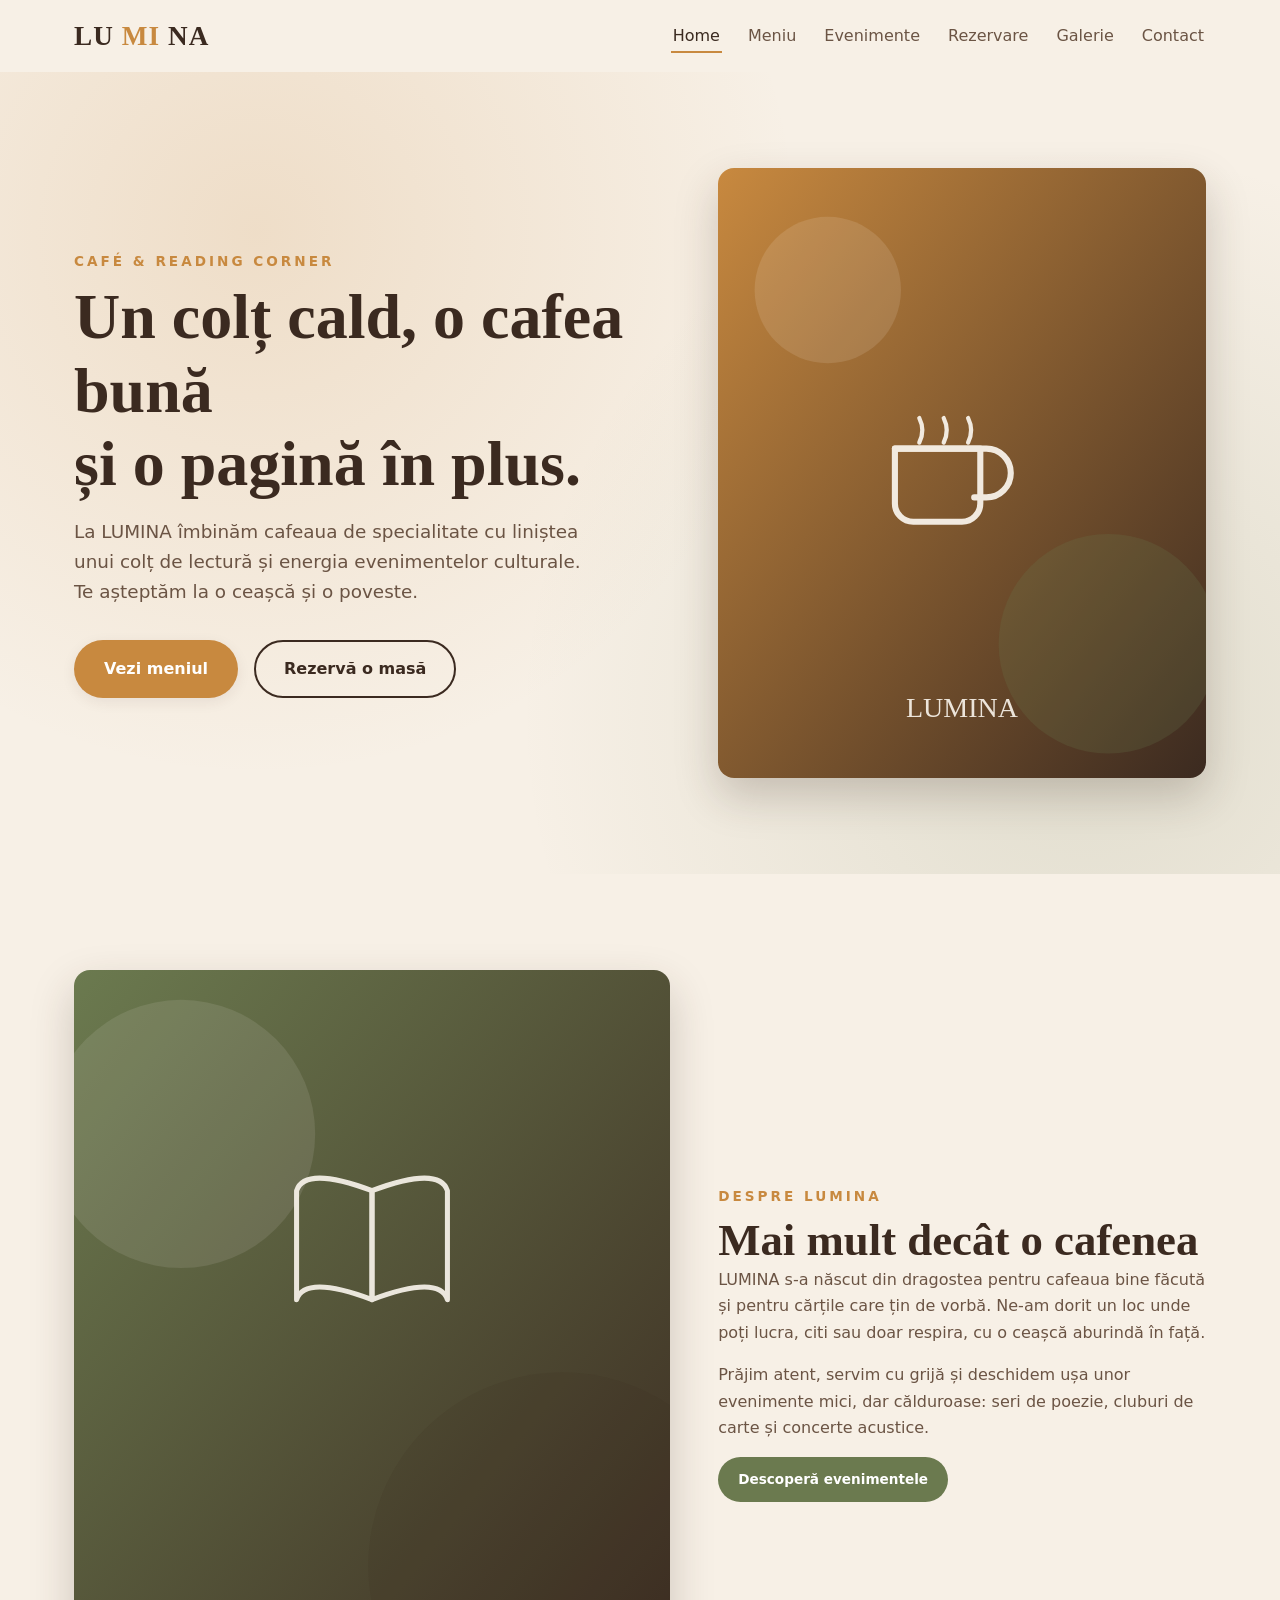
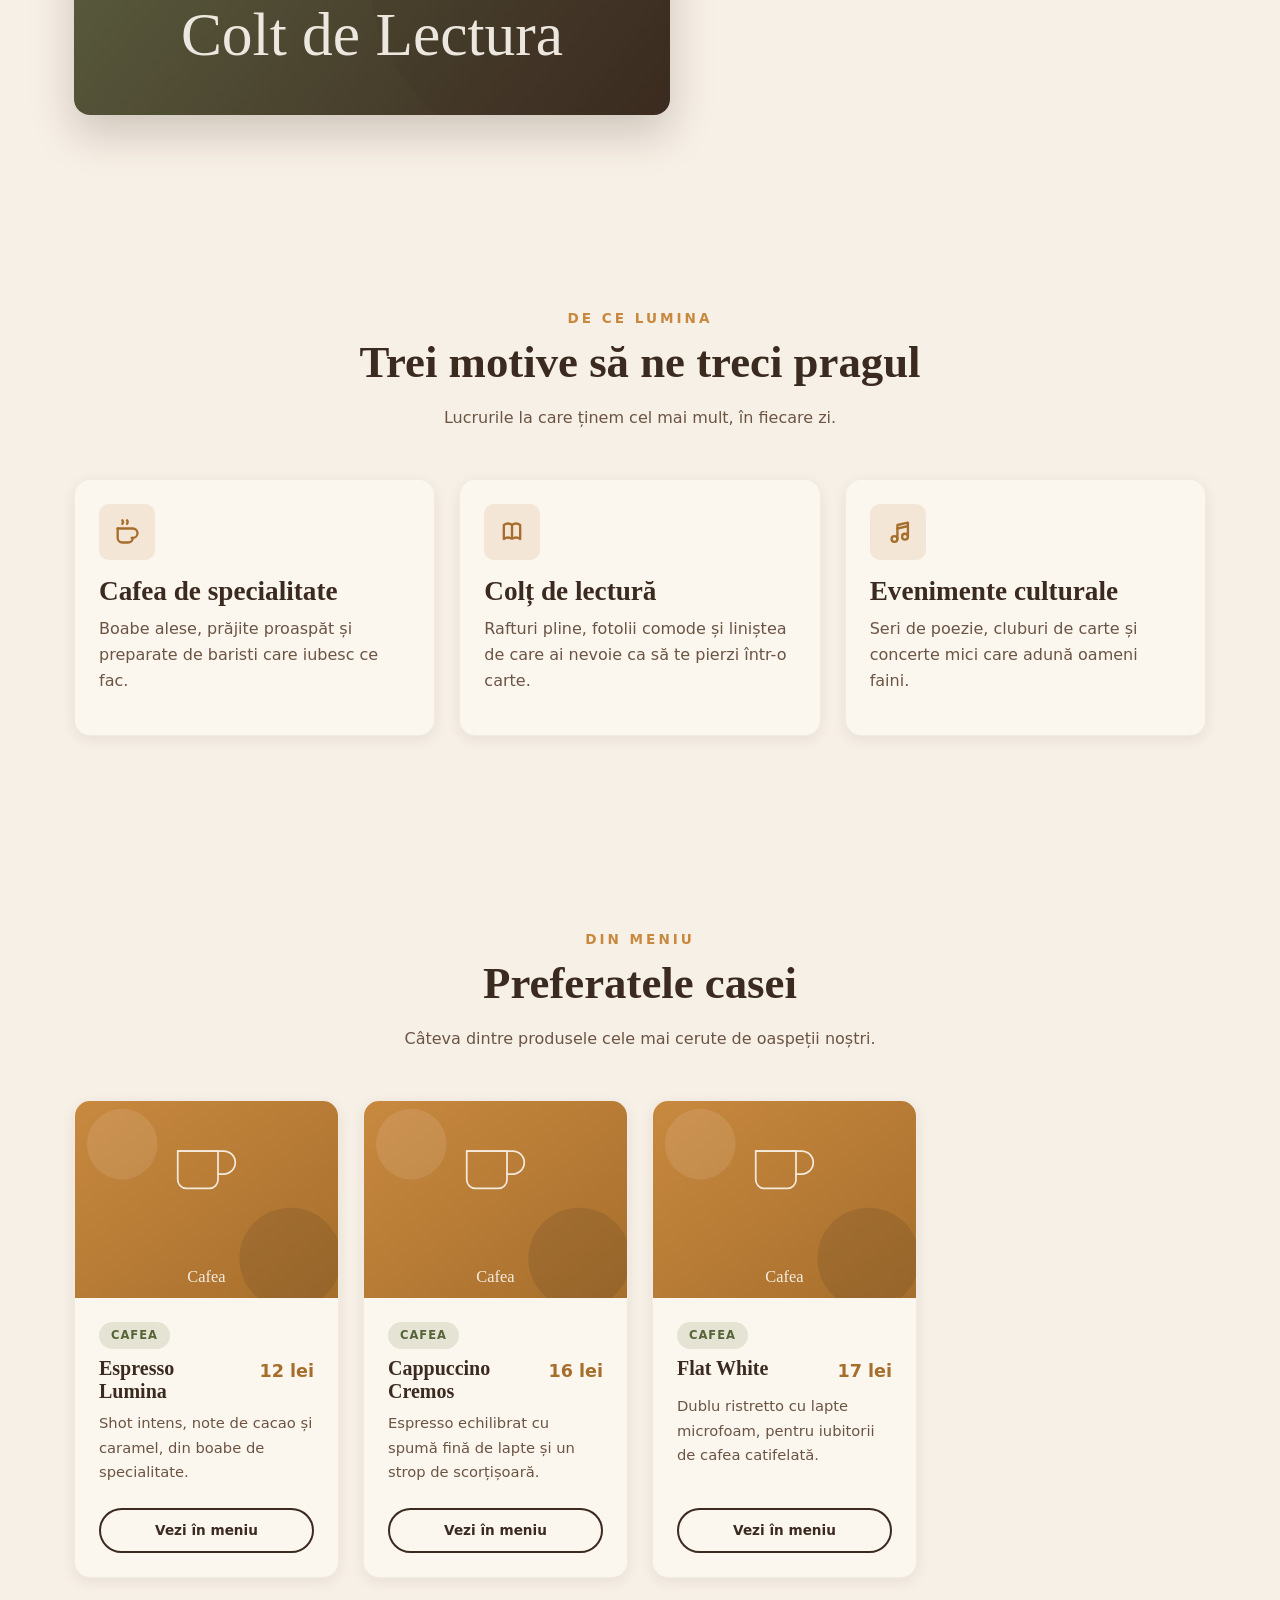
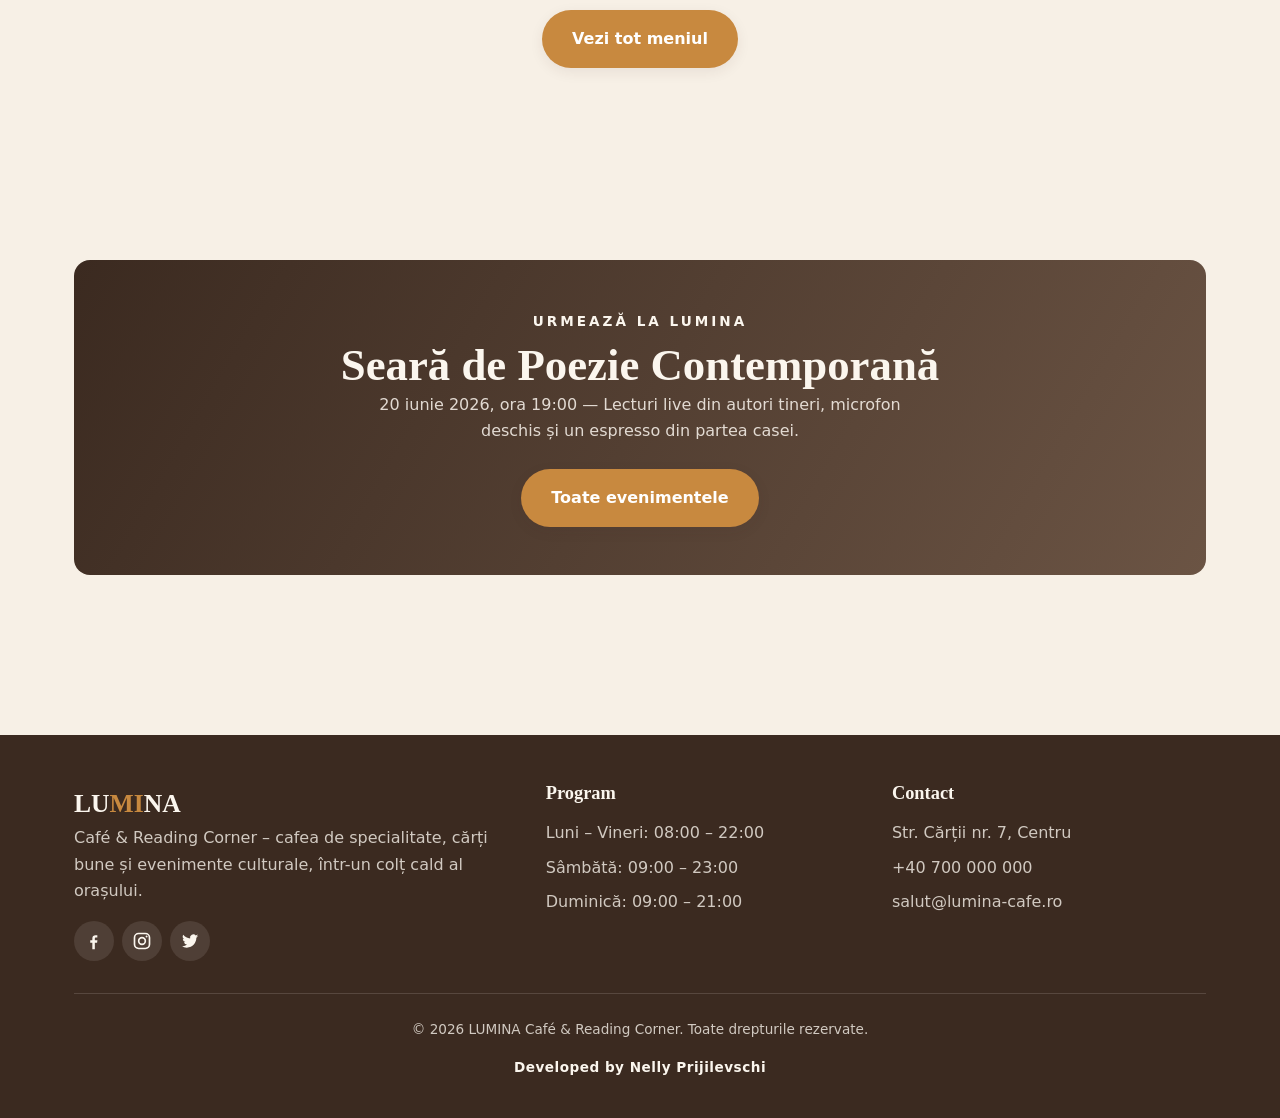
==== index.html @ 899fbfd4 "Adaugă site-ul LUMINA – Café & Reading Corner Site complet în HTML/CSS/JS Vanilla, fără framework-ur" ====
<!DOCTYPE html>
<html lang="ro">
<head>
  <meta charset="UTF-8">
  <meta name="viewport" content="width=device-width, initial-scale=1.0">
  <meta name="description" content="LUMINA – Café & Reading Corner: cafea de specialitate, colț de lectură și evenimente culturale.">
  <title>LUMINA – Café & Reading Corner</title>
  <link rel="stylesheet" href="css/style.css">
  <link rel="icon" href="assets/images/produs-cafea.svg" type="image/svg+xml">
</head>
<body>
  <!-- Navbar-ul este injectat de main.js -->
  <header id="navbar-container"></header>

  <main>
    <!-- ============ HERO ============ -->
    <section class="hero">
      <div class="container hero__grid">
        <div>
          <span class="eyebrow">Café &amp; Reading Corner</span>
          <h1 class="hero__titlu">Un colț cald, o cafea bună<br>și o pagină în plus.</h1>
          <p class="hero__subtitlu">
            La LUMINA îmbinăm cafeaua de specialitate cu liniștea unui colț de lectură
            și energia evenimentelor culturale. Te așteptăm la o ceașcă și o poveste.
          </p>
          <div class="hero__actiuni">
            <a href="meniu.html" class="btn btn--principal">Vezi meniul</a>
            <a href="rezervare.html" class="btn btn--secundar">Rezervă o masă</a>
          </div>
        </div>
        <div class="hero__media">
          <img src="assets/images/hero.svg" alt="Interior cald de cafenea cu o ceașcă de cafea">
        </div>
      </div>
    </section>

    <!-- ============ DESPRE ============ -->
    <section class="sectiune container">
      <div class="hero__grid" style="align-items:center;">
        <div class="hero__media fade-in" style="aspect-ratio:4/5;">
          <img src="assets/images/despre.svg" alt="Colțul de lectură LUMINA">
        </div>
        <div class="fade-in">
          <span class="eyebrow">Despre LUMINA</span>
          <h2>Mai mult decât o cafenea</h2>
          <p>
            LUMINA s-a născut din dragostea pentru cafeaua bine făcută și pentru
            cărțile care țin de vorbă. Ne-am dorit un loc unde poți lucra, citi sau
            doar respira, cu o ceașcă aburindă în față.
          </p>
          <p>
            Prăjim atent, servim cu grijă și deschidem ușa unor evenimente mici, dar
            călduroase: seri de poezie, cluburi de carte și concerte acustice.
          </p>
          <a href="evenimente.html" class="btn btn--masliniu btn--mic">Descoperă evenimentele</a>
        </div>
      </div>
    </section>

    <!-- ============ DE CE LUMINA ============ -->
    <section class="sectiune container">
      <span class="eyebrow text-center" style="display:block;">De ce LUMINA</span>
      <h2 class="titlu-sectiune">Trei motive să ne treci pragul</h2>
      <p class="subtitlu-sectiune">Lucrurile la care ținem cel mai mult, în fiecare zi.</p>
      <div class="grid-carduri grid-3">
        <article class="card fade-in">
          <div class="card__icon">
            <svg viewBox="0 0 24 24" fill="none" stroke="currentColor" stroke-width="2" stroke-linecap="round"><path d="M4 9h13a4 4 0 0 1 0 8h-1"/><path d="M4 9v8a4 4 0 0 0 4 4h5a4 4 0 0 0 4-4"/><path d="M8 2c.8 1 .8 2 0 3M12 2c.8 1 .8 2 0 3"/></svg>
          </div>
          <h3>Cafea de specialitate</h3>
          <p>Boabe alese, prăjite proaspăt și preparate de baristi care iubesc ce fac.</p>
        </article>
        <article class="card fade-in">
          <div class="card__icon">
            <svg viewBox="0 0 24 24" fill="none" stroke="currentColor" stroke-width="2" stroke-linejoin="round"><path d="M12 6c-2-1.5-5-1.5-7 0v12c2-1.5 5-1.5 7 0M12 6c2-1.5 5-1.5 7 0v12c-2-1.5-5-1.5-7 0M12 6v12"/></svg>
          </div>
          <h3>Colț de lectură</h3>
          <p>Rafturi pline, fotolii comode și liniștea de care ai nevoie ca să te pierzi într-o carte.</p>
        </article>
        <article class="card fade-in">
          <div class="card__icon">
            <svg viewBox="0 0 24 24" fill="none" stroke="currentColor" stroke-width="2" stroke-linecap="round" stroke-linejoin="round"><circle cx="9" cy="18" r="2.5"/><circle cx="18" cy="16" r="2.5"/><path d="M11.5 18V6l9-2v12"/><path d="M11.5 9l9-2"/></svg>
          </div>
          <h3>Evenimente culturale</h3>
          <p>Seri de poezie, cluburi de carte și concerte mici care adună oameni faini.</p>
        </article>
      </div>
    </section>

    <!-- ============ PRODUSE POPULARE ============ -->
    <section class="sectiune container">
      <span class="eyebrow text-center" style="display:block;">Din meniu</span>
      <h2 class="titlu-sectiune">Preferatele casei</h2>
      <p class="subtitlu-sectiune">Câteva dintre produsele cele mai cerute de oaspeții noștri.</p>
      <!-- Lista este completată din JS (data.js), pe baza primelor produse -->
      <div class="lista-produse" id="produse-populare"></div>
      <div class="text-center" style="margin-top:var(--sp-4);">
        <a href="meniu.html" class="btn btn--principal">Vezi tot meniul</a>
      </div>
    </section>

    <!-- ============ URMĂTORUL EVENIMENT ============ -->
    <section class="sectiune container">
      <div class="banda-cta fade-in" id="urmatorul-eveniment"></div>
    </section>
  </main>

  <!-- Footer-ul este injectat de main.js -->
  <footer id="footer-container"></footer>

  <!-- Scripturi: întâi datele, apoi codul comun, apoi codul paginii -->
  <script src="js/data.js"></script>
  <script src="js/main.js"></script>
  <script>
    // Cod specific paginii Home: afișează 3 produse populare + următorul eveniment.
    document.addEventListener("DOMContentLoaded", function () {
      // --- Produse populare (primele 3 din listă) ---
      var gazdaProduse = document.getElementById("produse-populare");
      PRODUSE.slice(0, 3).forEach(function (p) {
        var card = document.createElement("article");
        card.className = "produs fade-in";
        card.innerHTML =
          '<div class="produs__media"><img src="' + p.imagine + '" alt="' + p.nume + '"></div>' +
          '<div class="produs__corp">' +
            '<span class="badge">' + p.categorie + '</span>' +
            '<div class="produs__cap"><h3 class="produs__nume">' + p.nume + '</h3>' +
            '<span class="produs__pret">' + p.pret + ' lei</span></div>' +
            '<p class="produs__desc">' + p.descriere + '</p>' +
            '<a href="meniu.html" class="btn btn--secundar btn--mic">Vezi în meniu</a>' +
          '</div>';
        gazdaProduse.appendChild(card);
      });

      // --- Următorul eveniment (cel mai apropiat în viitor) ---
      var azi = new Date(); azi.setHours(0, 0, 0, 0);
      var viitoare = EVENIMENTE
        .filter(function (e) { return new Date(e.data) >= azi; })
        .sort(function (a, b) { return new Date(a.data) - new Date(b.data); });
      var ev = viitoare[0] || EVENIMENTE[0]; // fallback dacă toate au trecut

      var dataFmt = new Date(ev.data).toLocaleDateString("ro-RO",
        { day: "numeric", month: "long", year: "numeric" });

      document.getElementById("urmatorul-eveniment").innerHTML =
        '<span class="eyebrow" style="color:var(--crem-deschis);">Urmează la LUMINA</span>' +
        '<h2>' + ev.titlu + '</h2>' +
        '<p>' + dataFmt + ', ora ' + ev.ora + ' — ' + ev.descriere + '</p>' +
        '<div style="margin-top:var(--sp-3);"><a href="evenimente.html" class="btn btn--principal">Toate evenimentele</a></div>';

      // Reactivăm observer-ul de fade-in pentru cardurile adăugate dinamic
      pornesteFadeIn();
    });
  </script>
</body>
</html>
---- css/style.css ----
/* ============================================================
   LUMINA – Café & Reading Corner
   Design system complet: variabile, componente, layout, responsive
   ============================================================ */

/* ---------- 1. Variabile globale (design tokens) ---------- */
:root {
  /* Paletă de culori – cald, premium */
  --crem: #F7F0E6;          /* fundal principal */
  --crem-deschis: #FBF6EE;  /* carduri / suprafețe */
  --caramel: #C8893F;       /* accent principal, butoane */
  --caramel-inchis: #A66E2C;/* hover butoane */
  --maro: #3B2A20;          /* text titluri / footer */
  --maro-mediu: #6B5444;    /* text secundar */
  --masliniu: #6B7A4F;      /* accent secundar / badge-uri */
  --masliniu-inchis: #566437;/* hover accent secundar */

  /* Suprafețe utilitare */
  --alb: #FFFFFF;
  --umbra-fina: 0 4px 14px rgba(59, 42, 32, 0.08);
  --umbra-medie: 0 10px 28px rgba(59, 42, 32, 0.14);
  --umbra-mare: 0 18px 44px rgba(59, 42, 32, 0.22);

  /* Tipografie */
  --font-titlu: "Cormorant Garamond", "Georgia", "Times New Roman", serif;
  --font-text: "Segoe UI", system-ui, -apple-system, sans-serif;

  /* Scară tipografică */
  --fs-h1: clamp(2.4rem, 5vw, 4rem);
  --fs-h2: clamp(1.9rem, 3.5vw, 2.8rem);
  --fs-h3: clamp(1.3rem, 2.2vw, 1.7rem);
  --fs-h4: 1.15rem;
  --fs-body: 1rem;
  --fs-small: 0.85rem;

  /* Spacing – grid de 8px */
  --sp-1: 8px;
  --sp-2: 16px;
  --sp-3: 24px;
  --sp-4: 32px;
  --sp-5: 48px;
  --sp-6: 64px;
  --sp-7: 96px;

  /* Forme */
  --radius: 16px;
  --radius-mic: 10px;
  --radius-pill: 999px;

  /* Mișcare */
  --tranzitie: 250ms ease;

  /* Layout */
  --container: 1180px;
}

/* ---------- 2. Reset & baze ---------- */
*,
*::before,
*::after {
  box-sizing: border-box;
  margin: 0;
  padding: 0;
}

html {
  scroll-behavior: smooth;
}

body {
  font-family: var(--font-text);
  font-size: var(--fs-body);
  line-height: 1.65;
  color: var(--maro-mediu);
  background-color: var(--crem);
  -webkit-font-smoothing: antialiased;
  overflow-x: hidden; /* evită orice scroll orizontal accidental */
}

/* Blochează scroll-ul body când lightbox / meniu mobil sunt deschise */
body.fara-scroll {
  overflow: hidden;
}

h1, h2, h3, h4 {
  font-family: var(--font-titlu);
  color: var(--maro);
  line-height: 1.15;
  font-weight: 600;
}

h1 { font-size: var(--fs-h1); }
h2 { font-size: var(--fs-h2); }
h3 { font-size: var(--fs-h3); }
h4 { font-size: var(--fs-h4); }

p { margin-bottom: var(--sp-2); }

a {
  color: var(--caramel-inchis);
  text-decoration: none;
  transition: color var(--tranzitie);
}
a:hover { color: var(--caramel); }

img {
  max-width: 100%;
  display: block;
}

ul { list-style: none; }

/* Focus vizibil pentru accesibilitate (navigare cu tastatura) */
:focus-visible {
  outline: 3px solid var(--masliniu);
  outline-offset: 2px;
  border-radius: 4px;
}

/* ---------- 3. Utilitare layout ---------- */
.container {
  width: 100%;
  max-width: var(--container);
  margin-inline: auto;
  padding-inline: var(--sp-3);
}

.sectiune {
  padding-block: var(--sp-7);
}

.sectiune--stransa {
  padding-block: var(--sp-5);
}

.titlu-sectiune {
  text-align: center;
  margin-bottom: var(--sp-2);
}

.subtitlu-sectiune {
  text-align: center;
  max-width: 620px;
  margin: 0 auto var(--sp-5);
  color: var(--maro-mediu);
}

/* Mic „eyebrow” deasupra titlurilor de secțiune */
.eyebrow {
  display: inline-block;
  text-transform: uppercase;
  letter-spacing: 3px;
  font-size: var(--fs-small);
  font-weight: 600;
  color: var(--caramel);
  margin-bottom: var(--sp-1);
}

.text-center { text-align: center; }

/* ---------- 4. Butoane ---------- */
.btn {
  display: inline-flex;
  align-items: center;
  justify-content: center;
  gap: var(--sp-1);
  font-family: var(--font-text);
  font-size: 1rem;
  font-weight: 600;
  padding: 14px 28px;
  border: 2px solid transparent;
  border-radius: var(--radius-pill);
  cursor: pointer;
  transition: transform var(--tranzitie), background-color var(--tranzitie),
    box-shadow var(--tranzitie), color var(--tranzitie), border-color var(--tranzitie);
  text-align: center;
}

.btn--principal {
  background-color: var(--caramel);
  color: var(--alb);
  box-shadow: var(--umbra-fina);
}
.btn--principal:hover {
  background-color: var(--caramel-inchis);
  color: var(--alb);
  transform: translateY(-2px);
  box-shadow: var(--umbra-medie);
}

.btn--secundar {
  background-color: transparent;
  color: var(--maro);
  border-color: var(--maro);
}
.btn--secundar:hover {
  background-color: var(--maro);
  color: var(--crem-deschis);
  transform: translateY(-2px);
}

.btn--masliniu {
  background-color: var(--masliniu);
  color: var(--alb);
}
.btn--masliniu:hover {
  background-color: var(--masliniu-inchis);
  color: var(--alb);
  transform: translateY(-2px);
}

.btn:active { transform: translateY(0); }

.btn--mic {
  padding: 9px 18px;
  font-size: var(--fs-small);
}

/* ---------- 5. Navbar ---------- */
.navbar {
  position: sticky;
  top: 0;
  z-index: 100;
  background-color: rgba(247, 240, 230, 0.92);
  backdrop-filter: blur(8px);
  transition: box-shadow var(--tranzitie), background-color var(--tranzitie);
}
/* Umbră fină când utilizatorul a derulat (clasă adăugată din JS) */
.navbar.scrolled {
  box-shadow: var(--umbra-fina);
  background-color: rgba(247, 240, 230, 0.98);
}

.navbar__inner {
  display: flex;
  align-items: center;
  justify-content: space-between;
  height: 72px;
}

.navbar__logo {
  font-family: var(--font-titlu);
  font-size: 1.7rem;
  font-weight: 700;
  letter-spacing: 1px;
  color: var(--maro);
  display: inline-flex;
  align-items: center;
  gap: 8px;
}
.navbar__logo span { color: var(--caramel); }

.navbar__links {
  display: flex;
  align-items: center;
  gap: var(--sp-3);
}

.navbar__link {
  position: relative;
  color: var(--maro-mediu);
  font-weight: 500;
  padding: 6px 2px;
}
.navbar__link::after {
  content: "";
  position: absolute;
  left: 0;
  bottom: -2px;
  width: 0;
  height: 2px;
  background-color: var(--caramel);
  transition: width var(--tranzitie);
}
.navbar__link:hover,
.navbar__link.active {
  color: var(--maro);
}
.navbar__link:hover::after,
.navbar__link.active::after {
  width: 100%;
}

/* Buton hamburger – ascuns pe desktop */
.navbar__toggle {
  display: none;
  flex-direction: column;
  justify-content: center;
  gap: 5px;
  width: 44px;
  height: 44px;
  background: transparent;
  border: none;
  cursor: pointer;
}
.navbar__toggle span {
  display: block;
  width: 26px;
  height: 2px;
  background-color: var(--maro);
  border-radius: 2px;
  transition: transform var(--tranzitie), opacity var(--tranzitie);
}
/* Animație „X” când meniul e deschis */
.navbar__toggle.activ span:nth-child(1) { transform: translateY(7px) rotate(45deg); }
.navbar__toggle.activ span:nth-child(2) { opacity: 0; }
.navbar__toggle.activ span:nth-child(3) { transform: translateY(-7px) rotate(-45deg); }

/* ---------- 6. Hero ---------- */
.hero {
  position: relative;
  padding-block: var(--sp-7);
  background:
    radial-gradient(circle at 20% 20%, rgba(200, 137, 63, 0.18), transparent 45%),
    radial-gradient(circle at 85% 80%, rgba(107, 122, 79, 0.16), transparent 45%),
    var(--crem);
  overflow: hidden;
}
.hero__grid {
  display: grid;
  grid-template-columns: 1.1fr 0.9fr;
  gap: var(--sp-5);
  align-items: center;
}
.hero__titlu {
  margin-bottom: var(--sp-2);
}
.hero__subtitlu {
  font-size: 1.15rem;
  max-width: 520px;
  margin-bottom: var(--sp-4);
}
.hero__actiuni {
  display: flex;
  flex-wrap: wrap;
  gap: var(--sp-2);
}
.hero__media {
  border-radius: var(--radius);
  overflow: hidden;
  box-shadow: var(--umbra-mare);
  aspect-ratio: 4 / 5;
}
.hero__media img { width: 100%; height: 100%; object-fit: cover; }

/* ---------- 7. Carduri ---------- */
.grid-carduri {
  display: grid;
  gap: var(--sp-3);
}
.grid-3 { grid-template-columns: repeat(3, 1fr); }
.grid-2 { grid-template-columns: repeat(2, 1fr); }

.card {
  background-color: var(--crem-deschis);
  border-radius: var(--radius);
  box-shadow: var(--umbra-fina);
  padding: var(--sp-3);
  transition: transform var(--tranzitie), box-shadow var(--tranzitie);
  border: 1px solid rgba(59, 42, 32, 0.05);
}
.card:hover {
  transform: translateY(-6px);
  box-shadow: var(--umbra-medie);
}
.card__icon {
  width: 56px;
  height: 56px;
  display: grid;
  place-items: center;
  border-radius: var(--radius-mic);
  background-color: rgba(200, 137, 63, 0.14);
  color: var(--caramel-inchis);
  margin-bottom: var(--sp-2);
}
.card__icon svg { width: 28px; height: 28px; }
.card h3 { margin-bottom: var(--sp-1); }

/* ---------- 8. Card produs (meniu + preview) ---------- */
.produs {
  background-color: var(--crem-deschis);
  border-radius: var(--radius);
  overflow: hidden;
  box-shadow: var(--umbra-fina);
  display: flex;
  flex-direction: column;
  transition: transform var(--tranzitie), box-shadow var(--tranzitie);
  border: 1px solid rgba(59, 42, 32, 0.05);
}
.produs:hover {
  transform: translateY(-6px);
  box-shadow: var(--umbra-medie);
}
.produs__media {
  aspect-ratio: 4 / 3;
  overflow: hidden;
  background-color: var(--crem);
}
.produs__media img {
  width: 100%; height: 100%;
  object-fit: cover;
  transition: transform 400ms ease;
}
.produs:hover .produs__media img { transform: scale(1.06); }
.produs__corp {
  padding: var(--sp-3);
  display: flex;
  flex-direction: column;
  gap: var(--sp-1);
  flex: 1;
}
.produs__cap {
  display: flex;
  justify-content: space-between;
  align-items: flex-start;
  gap: var(--sp-2);
}
.produs__nume { font-size: 1.25rem; }
.produs__pret {
  font-weight: 700;
  color: var(--caramel-inchis);
  white-space: nowrap;
  font-size: 1.1rem;
}
.produs__desc {
  font-size: 0.92rem;
  color: var(--maro-mediu);
  margin-bottom: var(--sp-2);
}
.produs .btn { margin-top: auto; }

/* Badge de categorie */
.badge {
  display: inline-block;
  font-size: 0.72rem;
  font-weight: 600;
  text-transform: uppercase;
  letter-spacing: 1px;
  padding: 4px 12px;
  border-radius: var(--radius-pill);
  background-color: rgba(107, 122, 79, 0.16);
  color: var(--masliniu-inchis);
  align-self: flex-start;
}

/* ---------- 9. Controale meniu (filtre + căutare) ---------- */
.meniu-controale {
  display: flex;
  flex-wrap: wrap;
  gap: var(--sp-2);
  align-items: center;
  justify-content: space-between;
  margin-bottom: var(--sp-4);
}
.filtre {
  display: flex;
  flex-wrap: wrap;
  gap: var(--sp-1);
}
.filtru-btn {
  font-family: var(--font-text);
  font-weight: 600;
  font-size: 0.9rem;
  padding: 8px 18px;
  border-radius: var(--radius-pill);
  border: 1.5px solid rgba(59, 42, 32, 0.18);
  background-color: transparent;
  color: var(--maro-mediu);
  cursor: pointer;
  transition: all var(--tranzitie);
}
.filtru-btn:hover { border-color: var(--caramel); color: var(--caramel-inchis); }
.filtru-btn.activ {
  background-color: var(--caramel);
  border-color: var(--caramel);
  color: var(--alb);
}

.cautare {
  position: relative;
  flex: 1;
  min-width: 220px;
  max-width: 320px;
}
.cautare input {
  width: 100%;
  padding: 11px 16px 11px 42px;
  border-radius: var(--radius-pill);
  border: 1.5px solid rgba(59, 42, 32, 0.18);
  background-color: var(--crem-deschis);
  font-family: var(--font-text);
  font-size: 0.95rem;
  color: var(--maro);
  transition: border-color var(--tranzitie);
}
.cautare input:focus { outline: none; border-color: var(--caramel); }
.cautare svg {
  position: absolute;
  left: 14px; top: 50%;
  transform: translateY(-50%);
  width: 18px; height: 18px;
  color: var(--maro-mediu);
  pointer-events: none;
}

/* ---------- 10. Layout meniu + coș ---------- */
.meniu-layout {
  display: grid;
  grid-template-columns: 1fr 340px;
  gap: var(--sp-4);
  align-items: start;
}
.lista-produse {
  display: grid;
  grid-template-columns: repeat(auto-fill, minmax(250px, 1fr));
  gap: var(--sp-3);
}

/* Coșul (panou lateral lipicios) */
.cos {
  position: sticky;
  top: 92px;
  background-color: var(--crem-deschis);
  border-radius: var(--radius);
  box-shadow: var(--umbra-medie);
  padding: var(--sp-3);
  border: 1px solid rgba(59, 42, 32, 0.06);
}
.cos__titlu {
  display: flex;
  align-items: center;
  justify-content: space-between;
  margin-bottom: var(--sp-2);
  padding-bottom: var(--sp-2);
  border-bottom: 1px solid rgba(59, 42, 32, 0.1);
}
.cos__lista { display: flex; flex-direction: column; gap: var(--sp-2); max-height: 360px; overflow-y: auto; }
.cos-item {
  display: grid;
  grid-template-columns: 1fr auto;
  gap: 4px var(--sp-1);
  padding-bottom: var(--sp-2);
  border-bottom: 1px dashed rgba(59, 42, 32, 0.12);
}
.cos-item__nume { font-weight: 600; color: var(--maro); font-size: 0.95rem; }
.cos-item__pret { color: var(--caramel-inchis); font-weight: 600; }
.cos-item__controale { display: flex; align-items: center; gap: var(--sp-1); }
.cantitate-btn {
  width: 28px; height: 28px;
  border-radius: 50%;
  border: 1.5px solid rgba(59, 42, 32, 0.2);
  background: transparent;
  color: var(--maro);
  font-weight: 700;
  cursor: pointer;
  display: grid; place-items: center;
  transition: all var(--tranzitie);
  line-height: 1;
}
.cantitate-btn:hover { background-color: var(--caramel); border-color: var(--caramel); color: var(--alb); }
.cos-item__cant { min-width: 22px; text-align: center; font-weight: 600; }
.cos-item__sterge {
  background: none; border: none; cursor: pointer;
  color: var(--maro-mediu); font-size: 0.8rem; text-decoration: underline;
  justify-self: start;
}
.cos-item__sterge:hover { color: #b3401f; }

.cos__total {
  display: flex;
  justify-content: space-between;
  align-items: center;
  font-size: 1.2rem;
  font-weight: 700;
  color: var(--maro);
  margin-block: var(--sp-2);
  padding-top: var(--sp-2);
  border-top: 1px solid rgba(59, 42, 32, 0.1);
}
.cos__actiuni { display: flex; flex-direction: column; gap: var(--sp-1); }

/* Stare goală generică */
.stare-goala {
  text-align: center;
  color: var(--maro-mediu);
  padding: var(--sp-4) var(--sp-2);
}
.stare-goala svg { width: 48px; height: 48px; opacity: 0.4; margin-bottom: var(--sp-1); }

/* ---------- 11. Evenimente ---------- */
.eveniment {
  background-color: var(--crem-deschis);
  border-radius: var(--radius);
  overflow: hidden;
  box-shadow: var(--umbra-fina);
  display: flex;
  flex-direction: column;
  border: 1px solid rgba(59, 42, 32, 0.05);
  transition: transform var(--tranzitie), box-shadow var(--tranzitie);
}
.eveniment:hover { transform: translateY(-6px); box-shadow: var(--umbra-medie); }
.eveniment__media { aspect-ratio: 16 / 10; overflow: hidden; }
.eveniment__media img { width: 100%; height: 100%; object-fit: cover; }
.eveniment__corp { padding: var(--sp-3); display: flex; flex-direction: column; gap: var(--sp-1); flex: 1; }
.eveniment__data {
  display: inline-flex; align-items: center; gap: 6px;
  font-size: 0.85rem; font-weight: 600; color: var(--masliniu-inchis);
}
.eveniment__titlu { font-size: 1.35rem; }
.eveniment__desc { font-size: 0.92rem; margin-bottom: var(--sp-2); }
.eveniment .btn { margin-top: auto; }

/* Buton favorite */
.fav-btn {
  display: inline-flex; align-items: center; justify-content: center; gap: 8px;
  border: 1.5px solid var(--caramel);
  background: transparent;
  color: var(--caramel-inchis);
  font-family: var(--font-text); font-weight: 600;
  padding: 10px 18px; border-radius: var(--radius-pill);
  cursor: pointer; transition: all var(--tranzitie);
}
.fav-btn:hover { background-color: rgba(200, 137, 63, 0.1); }
.fav-btn.activ { background-color: var(--caramel); border-color: var(--caramel); color: var(--alb); }
.fav-btn svg { width: 18px; height: 18px; }

.contor-fav {
  display: inline-block;
  background-color: rgba(200, 137, 63, 0.16);
  color: var(--caramel-inchis);
  font-weight: 600;
  padding: 6px 16px;
  border-radius: var(--radius-pill);
  font-size: 0.9rem;
}

/* ---------- 12. Formulare ---------- */
.formular {
  background-color: var(--crem-deschis);
  border-radius: var(--radius);
  box-shadow: var(--umbra-medie);
  padding: var(--sp-4);
  border: 1px solid rgba(59, 42, 32, 0.06);
}
.camp { margin-bottom: var(--sp-3); }
.camp label {
  display: block;
  font-weight: 600;
  color: var(--maro);
  margin-bottom: 6px;
  font-size: 0.95rem;
}
.camp input,
.camp select,
.camp textarea {
  width: 100%;
  padding: 12px 14px;
  border: 1.5px solid rgba(59, 42, 32, 0.18);
  border-radius: var(--radius-mic);
  background-color: var(--alb);
  font-family: var(--font-text);
  font-size: 0.95rem;
  color: var(--maro);
  transition: border-color var(--tranzitie), box-shadow var(--tranzitie);
}
.camp textarea { resize: vertical; min-height: 110px; }
.camp input:focus,
.camp select:focus,
.camp textarea:focus {
  outline: none;
  border-color: var(--caramel);
  box-shadow: 0 0 0 3px rgba(200, 137, 63, 0.18);
}
/* Câmp invalid */
.camp.invalid input,
.camp.invalid select,
.camp.invalid textarea {
  border-color: #c0492b;
  box-shadow: 0 0 0 3px rgba(192, 73, 43, 0.14);
}
.camp__eroare {
  display: block;
  color: #c0492b;
  font-size: 0.82rem;
  margin-top: 5px;
  min-height: 1em;
}
.camp-rand {
  display: grid;
  grid-template-columns: 1fr 1fr;
  gap: var(--sp-2);
}

/* Mesaj de succes (formulare) */
.mesaj-succes {
  display: none;
  align-items: center;
  gap: var(--sp-1);
  background-color: rgba(107, 122, 79, 0.16);
  color: var(--masliniu-inchis);
  border: 1px solid rgba(107, 122, 79, 0.4);
  border-radius: var(--radius-mic);
  padding: var(--sp-2);
  margin-bottom: var(--sp-3);
  font-weight: 600;
}
.mesaj-succes.vizibil { display: flex; }
.mesaj-succes svg { width: 22px; height: 22px; flex-shrink: 0; }

/* Toast (notificare temporară) */
.toast {
  position: fixed;
  bottom: 24px; left: 50%;
  transform: translateX(-50%) translateY(120%);
  background-color: var(--maro);
  color: var(--crem-deschis);
  padding: 14px 24px;
  border-radius: var(--radius-pill);
  box-shadow: var(--umbra-mare);
  font-weight: 600;
  z-index: 300;
  transition: transform 350ms ease;
  max-width: 90vw;
}
.toast.vizibil { transform: translateX(-50%) translateY(0); }

/* ---------- 13. Galerie + Lightbox ---------- */
.galerie-grid {
  display: grid;
  grid-template-columns: repeat(3, 1fr);
  gap: var(--sp-2);
}
.galerie-item {
  position: relative;
  border-radius: var(--radius-mic);
  overflow: hidden;
  cursor: pointer;
  aspect-ratio: 1 / 1;
  border: none;
  padding: 0;
  background: var(--crem-deschis);
}
.galerie-item img { width: 100%; height: 100%; object-fit: cover; transition: transform 400ms ease; }
.galerie-item:hover img { transform: scale(1.08); }
.galerie-item::after {
  content: "";
  position: absolute; inset: 0;
  background: linear-gradient(transparent 55%, rgba(59, 42, 32, 0.35));
  opacity: 0;
  transition: opacity var(--tranzitie);
}
.galerie-item:hover::after { opacity: 1; }

.lightbox {
  position: fixed;
  inset: 0;
  background-color: rgba(33, 23, 17, 0.92);
  display: none;
  align-items: center;
  justify-content: center;
  z-index: 400;
  padding: var(--sp-3);
}
.lightbox.deschis { display: flex; }
.lightbox__imagine {
  max-width: min(90vw, 1000px);
  max-height: 82vh;
  border-radius: var(--radius-mic);
  box-shadow: var(--umbra-mare);
}
.lightbox__btn {
  position: absolute;
  background: rgba(247, 240, 230, 0.16);
  border: none;
  color: var(--crem-deschis);
  width: 52px; height: 52px;
  border-radius: 50%;
  font-size: 1.6rem;
  cursor: pointer;
  display: grid; place-items: center;
  transition: background var(--tranzitie);
}
.lightbox__btn:hover { background: rgba(247, 240, 230, 0.32); }
.lightbox__inchide { top: 22px; right: 22px; }
.lightbox__prev { left: 22px; top: 50%; transform: translateY(-50%); }
.lightbox__next { right: 22px; top: 50%; transform: translateY(-50%); }
.lightbox__counter {
  position: absolute;
  bottom: 22px; left: 50%;
  transform: translateX(-50%);
  color: var(--crem-deschis);
  font-size: 0.9rem;
  letter-spacing: 1px;
}

/* ---------- 14. Info contact ---------- */
.contact-layout {
  display: grid;
  grid-template-columns: 1.2fr 0.8fr;
  gap: var(--sp-4);
  align-items: start;
}
.info-contact { display: flex; flex-direction: column; gap: var(--sp-3); }
.info-rand { display: flex; gap: var(--sp-2); align-items: flex-start; }
.info-rand__icon {
  width: 46px; height: 46px; flex-shrink: 0;
  display: grid; place-items: center;
  border-radius: var(--radius-mic);
  background-color: rgba(200, 137, 63, 0.14);
  color: var(--caramel-inchis);
}
.info-rand__icon svg { width: 22px; height: 22px; }
.info-rand strong { color: var(--maro); display: block; }
.harta-placeholder {
  margin-top: var(--sp-2);
  border-radius: var(--radius);
  overflow: hidden;
  box-shadow: var(--umbra-fina);
}

/* ---------- 15. Bandă CTA ---------- */
.banda-cta {
  background:
    linear-gradient(120deg, var(--maro), var(--maro-mediu));
  color: var(--crem-deschis);
  border-radius: var(--radius);
  padding: var(--sp-5);
  text-align: center;
}
.banda-cta h2 { color: var(--crem-deschis); }
.banda-cta p { color: rgba(251, 246, 238, 0.85); max-width: 560px; margin-inline: auto; }

/* ---------- 16. Footer ---------- */
.footer {
  background-color: var(--maro);
  color: rgba(251, 246, 238, 0.78);
  padding-block: var(--sp-5) var(--sp-3);
  margin-top: var(--sp-6);
}
.footer__grid {
  display: grid;
  grid-template-columns: 1.4fr 1fr 1fr;
  gap: var(--sp-4);
  margin-bottom: var(--sp-4);
}
.footer h4 { color: var(--crem-deschis); margin-bottom: var(--sp-2); }
.footer__logo {
  font-family: var(--font-titlu);
  font-size: 1.6rem;
  font-weight: 700;
  color: var(--crem-deschis);
}
.footer__logo span { color: var(--caramel); }
.footer a { color: rgba(251, 246, 238, 0.78); }
.footer a:hover { color: var(--caramel); }
.footer__lista li { margin-bottom: 8px; }
.footer__social { display: flex; gap: var(--sp-1); margin-top: var(--sp-1); }
.footer__social a {
  width: 40px; height: 40px;
  display: grid; place-items: center;
  border-radius: 50%;
  background-color: rgba(251, 246, 238, 0.1);
  transition: background var(--tranzitie);
}
.footer__social a:hover { background-color: var(--caramel); }
.footer__social svg { width: 20px; height: 20px; color: var(--crem-deschis); }
.footer__jos {
  border-top: 1px solid rgba(251, 246, 238, 0.14);
  padding-top: var(--sp-3);
  text-align: center;
  font-size: var(--fs-small);
}
.footer__dev {
  color: var(--crem-deschis);
  font-weight: 600;
  letter-spacing: 0.5px;
}

/* ---------- 17. Animație fade-in la scroll ---------- */
.fade-in {
  opacity: 0;
  transform: translateY(24px);
  transition: opacity 600ms ease, transform 600ms ease;
}
.fade-in.vizibil {
  opacity: 1;
  transform: translateY(0);
}
/* Respectă preferința utilizatorului pentru mai puțină mișcare */
@media (prefers-reduced-motion: reduce) {
  .fade-in { opacity: 1; transform: none; transition: none; }
  html { scroll-behavior: auto; }
}

/* ============================================================
   18. Responsive – mobile first breakpoints
   ============================================================ */

/* Tabletă mare / desktop mic */
@media (max-width: 1024px) {
  .meniu-layout { grid-template-columns: 1fr; }
  .cos { position: static; }
  .hero__grid { gap: var(--sp-4); }
  .galerie-grid { grid-template-columns: repeat(3, 1fr); }
}

/* Tabletă */
@media (max-width: 768px) {
  .navbar__toggle { display: flex; }
  .navbar__links {
    position: fixed;
    top: 72px; right: 0;
    width: min(78vw, 320px);
    height: calc(100vh - 72px);
    flex-direction: column;
    align-items: flex-start;
    gap: var(--sp-2);
    background-color: var(--crem-deschis);
    box-shadow: var(--umbra-mare);
    padding: var(--sp-4) var(--sp-3);
    transform: translateX(110%);
    transition: transform var(--tranzitie);
  }
  .navbar__links.deschis { transform: translateX(0); }
  .navbar__link { font-size: 1.1rem; width: 100%; }

  .hero__grid { grid-template-columns: 1fr; }
  .hero__media { order: -1; aspect-ratio: 16 / 10; }
  .hero__subtitlu { margin-inline: auto; }
  .hero { padding-block: var(--sp-5); }

  .grid-3 { grid-template-columns: repeat(2, 1fr); }
  .footer__grid { grid-template-columns: 1fr 1fr; }
  .contact-layout { grid-template-columns: 1fr; }
  .sectiune { padding-block: var(--sp-6); }
}

/* Telefon */
@media (max-width: 560px) {
  .grid-3,
  .grid-2,
  .lista-produse { grid-template-columns: 1fr; }
  .galerie-grid { grid-template-columns: repeat(2, 1fr); }
  .camp-rand { grid-template-columns: 1fr; }
  .footer__grid { grid-template-columns: 1fr; text-align: center; }
  .footer__social { justify-content: center; }
  .meniu-controale { flex-direction: column; align-items: stretch; }
  .cautare { max-width: 100%; }
  .formular { padding: var(--sp-3); }
  .hero__actiuni .btn { flex: 1; }
}

/* Telefon mic – de la 320px */
@media (max-width: 380px) {
  .container { padding-inline: var(--sp-2); }
  .navbar__logo { font-size: 1.45rem; }
}
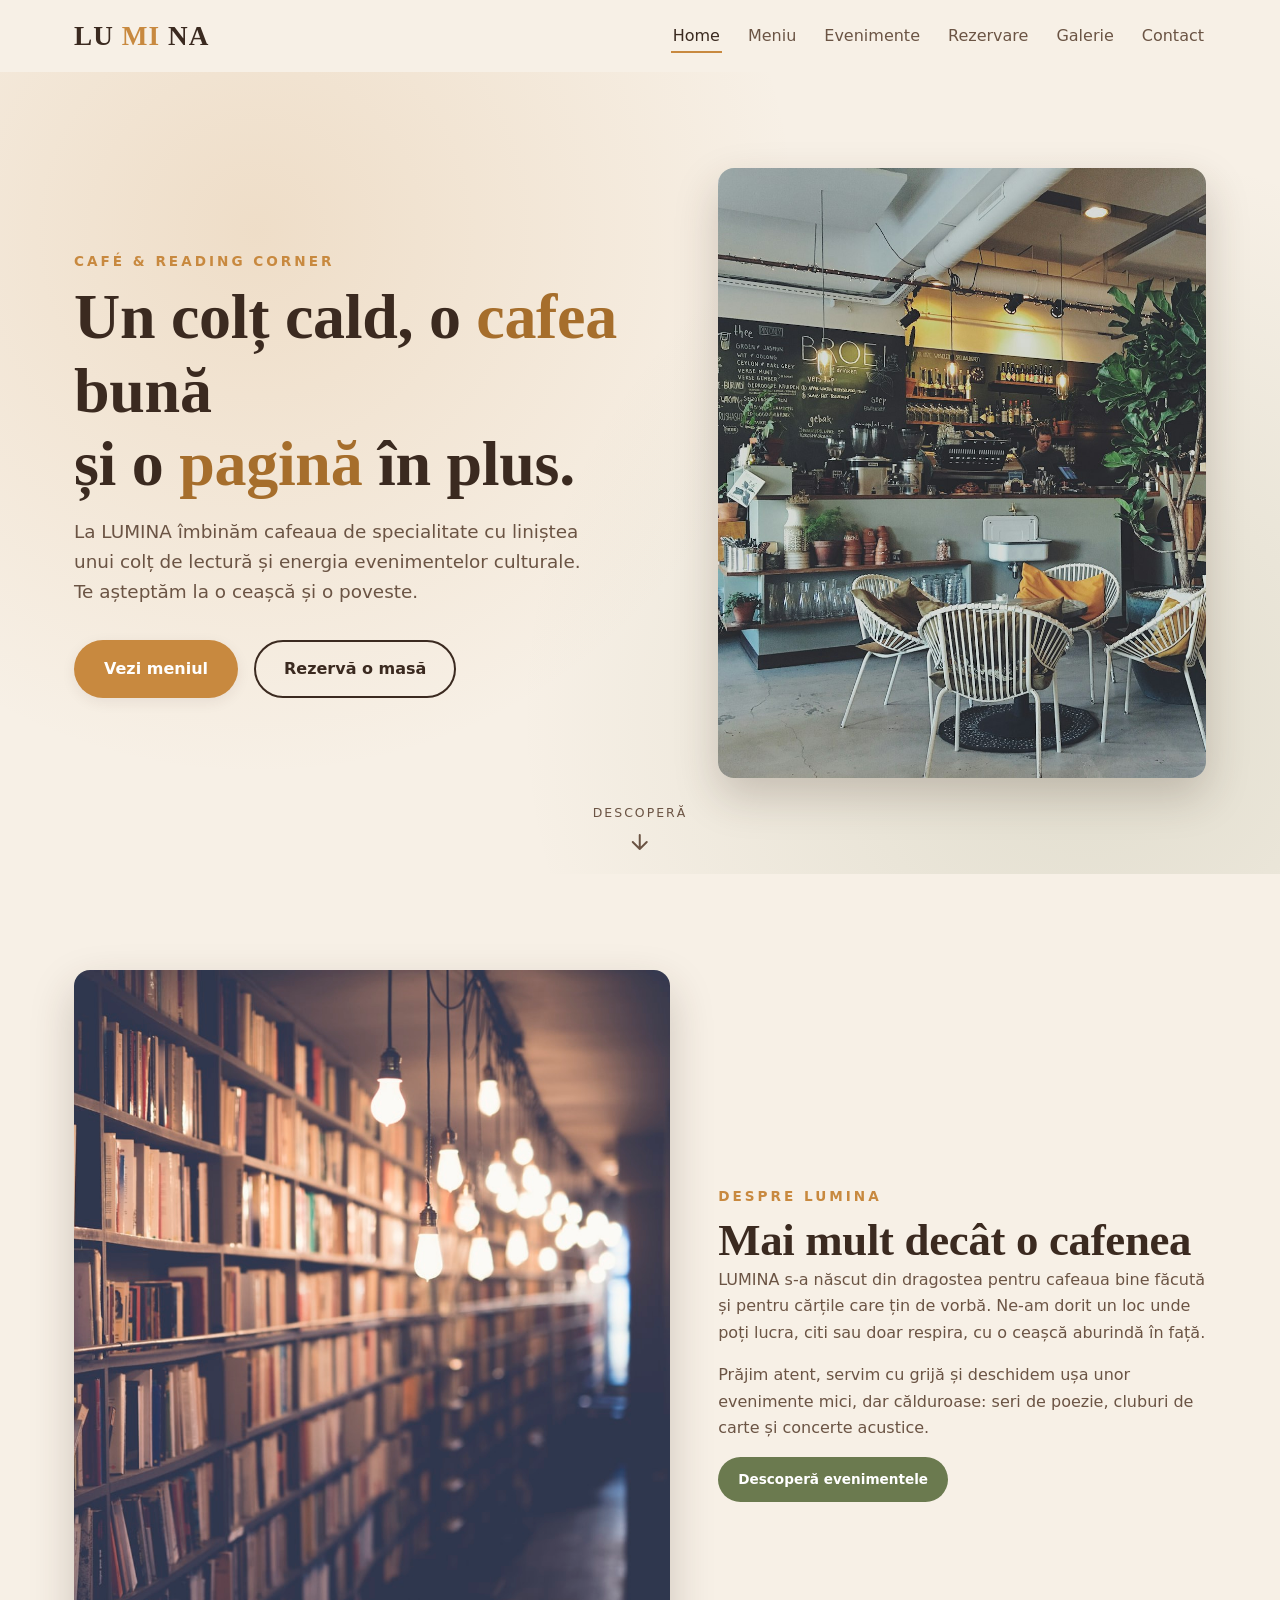
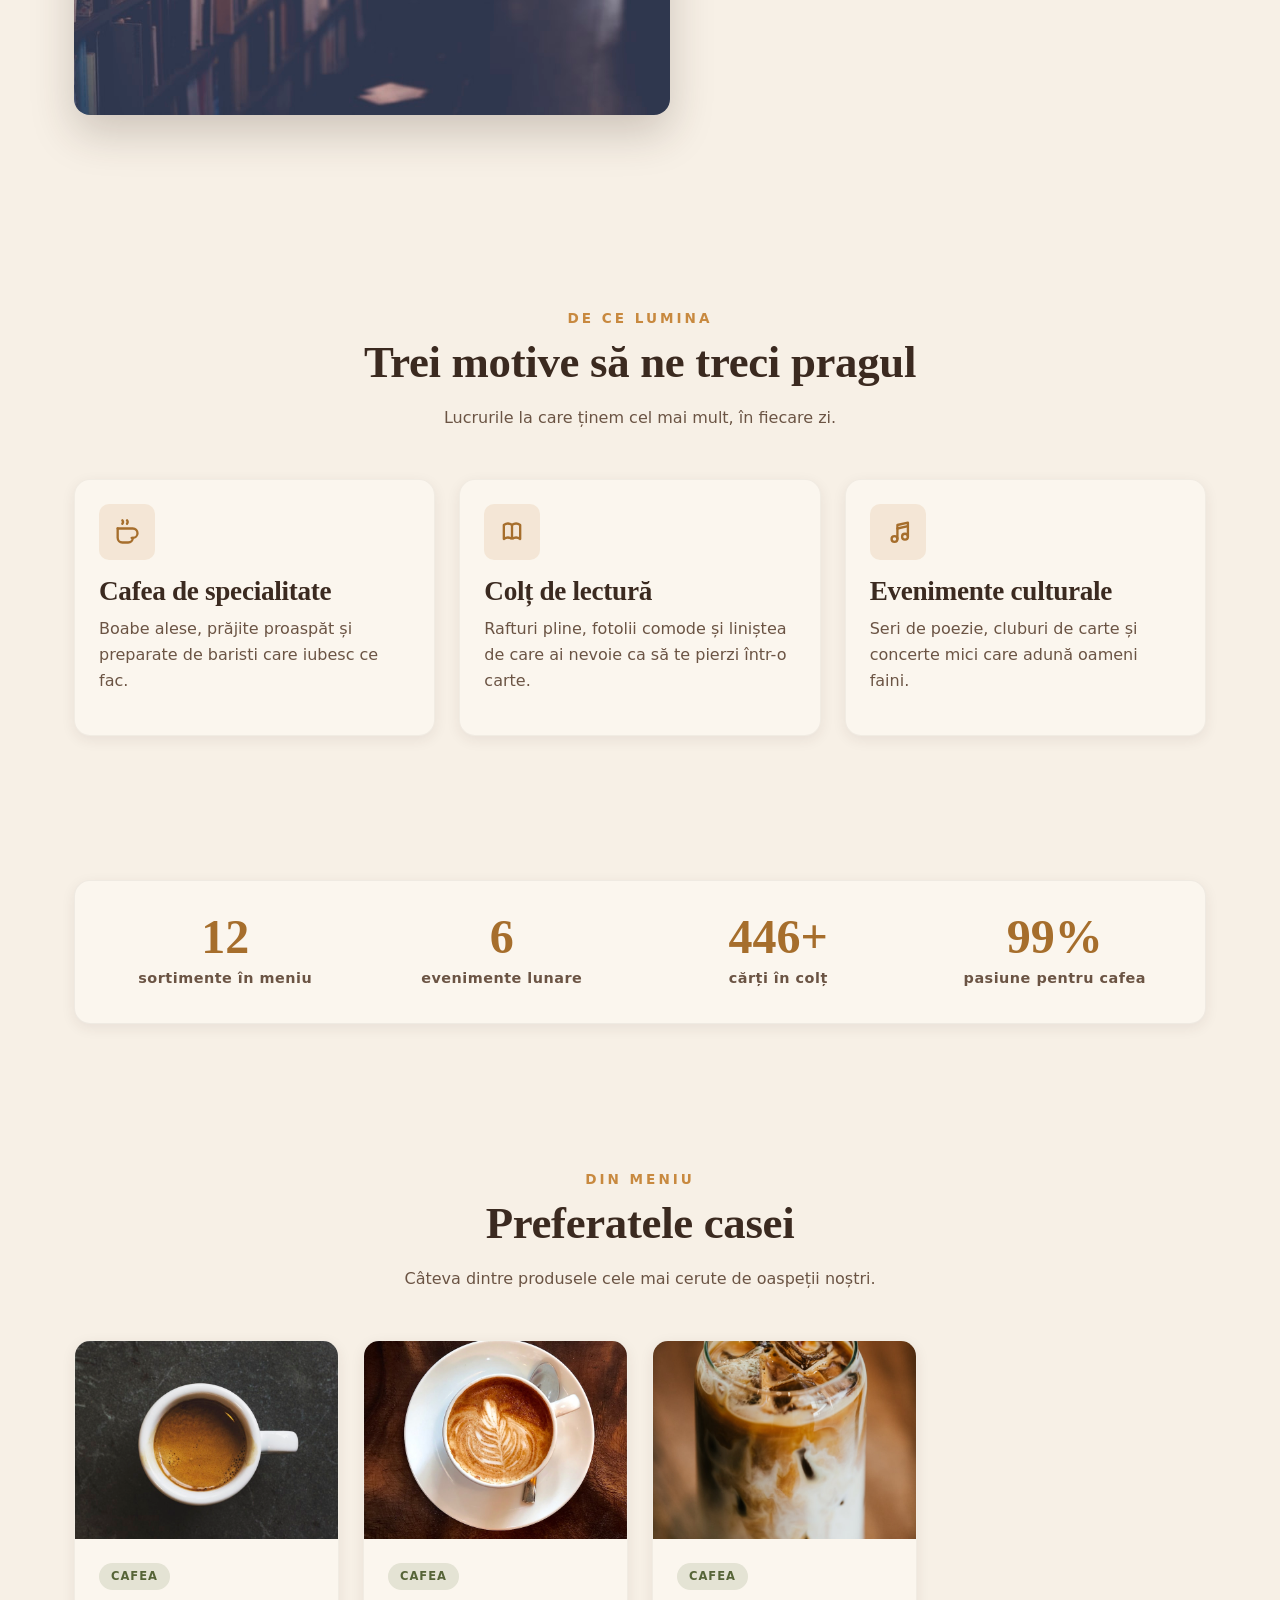
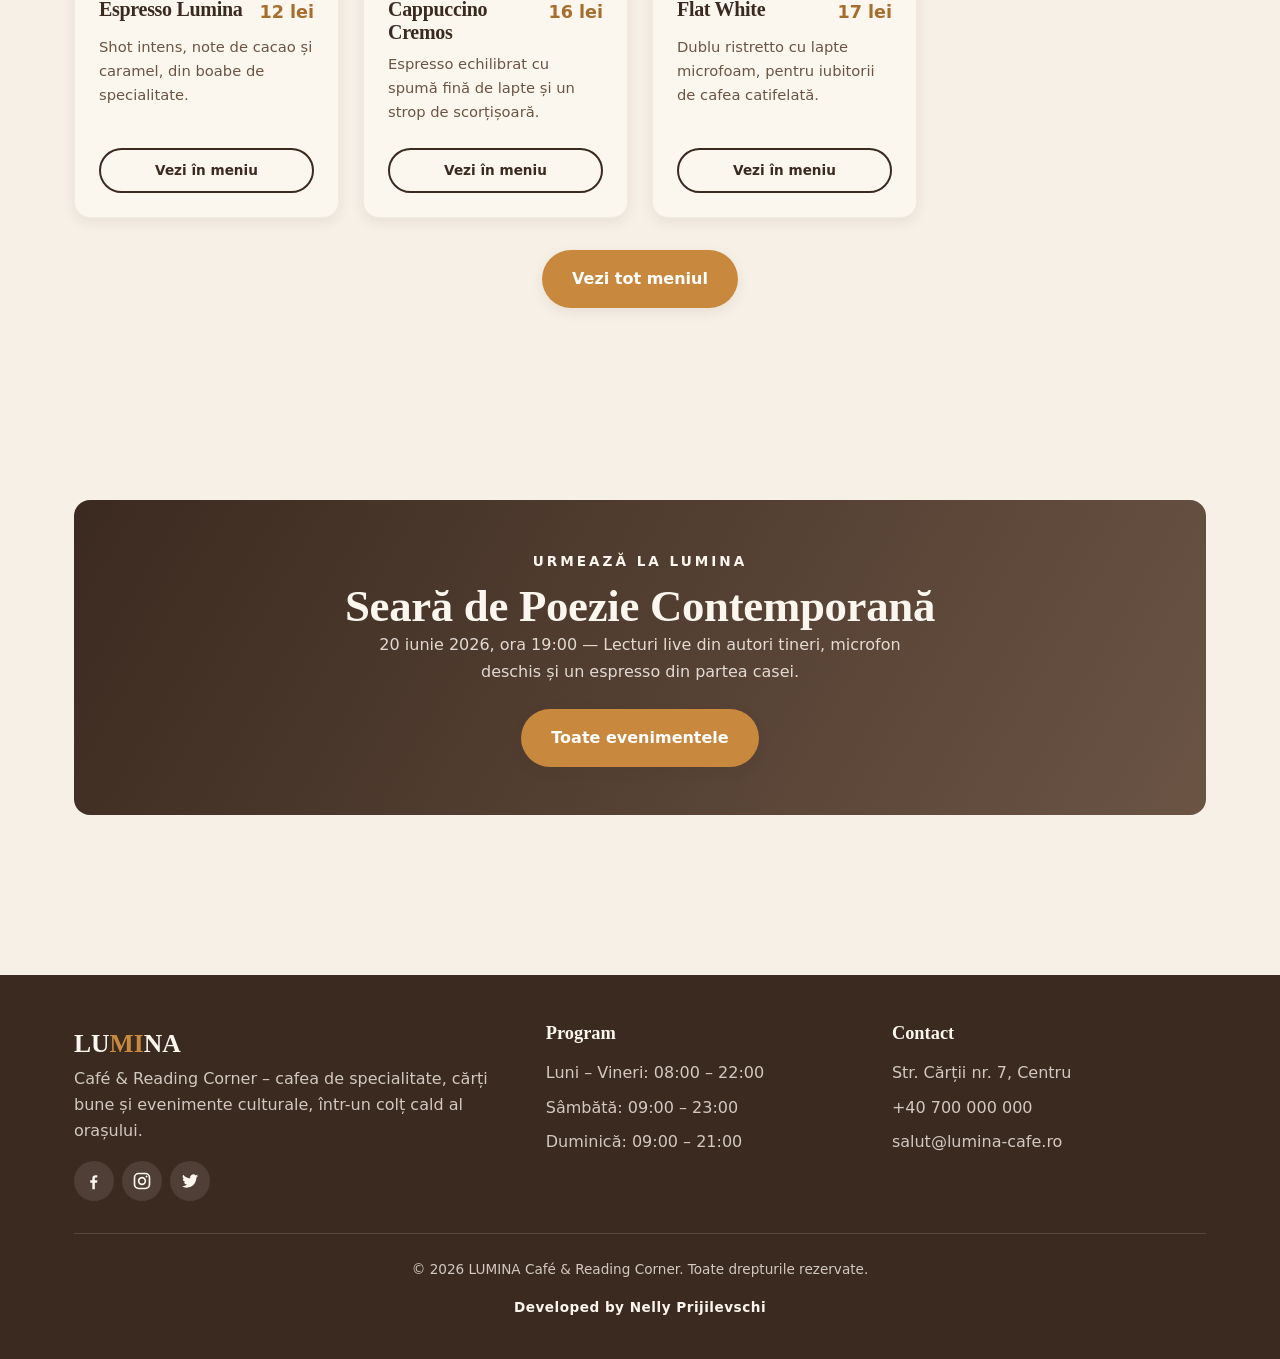
==== commit 5450a9cb: "Finisaj senior: fotografii reale + animații și micro-interacțiuni - Înlocuiește placeholderele SVG c" ====
--- a/index.html
+++ b/index.html
@@ -6,7 +6,7 @@
   <meta name="description" content="LUMINA – Café & Reading Corner: cafea de specialitate, colț de lectură și evenimente culturale.">
   <title>LUMINA – Café & Reading Corner</title>
   <link rel="stylesheet" href="css/style.css">
-  <link rel="icon" href="assets/images/produs-cafea.svg" type="image/svg+xml">
+  <link rel="icon" href="assets/images/favicon.svg" type="image/svg+xml">
 </head>
 <body>
   <!-- Navbar-ul este injectat de main.js -->
@@ -18,7 +18,7 @@
       <div class="container hero__grid">
         <div>
           <span class="eyebrow">Café &amp; Reading Corner</span>
-          <h1 class="hero__titlu">Un colț cald, o cafea bună<br>și o pagină în plus.</h1>
+          <h1 class="hero__titlu">Un colț cald, o <span class="accent">cafea</span> bună<br>și o <span class="accent">pagină</span> în plus.</h1>
           <p class="hero__subtitlu">
             La LUMINA îmbinăm cafeaua de specialitate cu liniștea unui colț de lectură
             și energia evenimentelor culturale. Te așteptăm la o ceașcă și o poveste.
@@ -29,16 +29,20 @@
           </div>
         </div>
         <div class="hero__media">
-          <img src="assets/images/hero.svg" alt="Interior cald de cafenea cu o ceașcă de cafea">
-        </div>
-      </div>
+          <img src="assets/images/photos/hero.jpg" alt="Interior cald de cafenea cu mese, plante și un bar de cafea">
+        </div>
+      </div>
+      <a class="hero__scroll" href="#despre" aria-label="Derulează în jos">
+        <span>Descoperă</span>
+        <svg viewBox="0 0 24 24" fill="none" stroke="currentColor" stroke-width="2" stroke-linecap="round" stroke-linejoin="round"><path d="M12 5v14M5 12l7 7 7-7"/></svg>
+      </a>
     </section>
 
     <!-- ============ DESPRE ============ -->
-    <section class="sectiune container">
+    <section class="sectiune container" id="despre">
       <div class="hero__grid" style="align-items:center;">
         <div class="hero__media fade-in" style="aspect-ratio:4/5;">
-          <img src="assets/images/despre.svg" alt="Colțul de lectură LUMINA">
+          <img src="assets/images/photos/despre.jpg" alt="Colțul de lectură LUMINA cu o carte deschisă" loading="lazy">
         </div>
         <div class="fade-in">
           <span class="eyebrow">Despre LUMINA</span>
@@ -87,6 +91,28 @@
       </div>
     </section>
 
+    <!-- ============ STATISTICI (numere animate) ============ -->
+    <section class="sectiune--stransa container">
+      <div class="stats fade-in" id="stats">
+        <div class="stat">
+          <span class="stat__num" data-tinta="13">0</span>
+          <span class="stat__label">sortimente în meniu</span>
+        </div>
+        <div class="stat">
+          <span class="stat__num" data-tinta="7">0</span>
+          <span class="stat__label">evenimente lunare</span>
+        </div>
+        <div class="stat">
+          <span class="stat__num" data-tinta="450" data-sufix="+">0</span>
+          <span class="stat__label">cărți în colț</span>
+        </div>
+        <div class="stat">
+          <span class="stat__num" data-tinta="100" data-sufix="%">0</span>
+          <span class="stat__label">pasiune pentru cafea</span>
+        </div>
+      </div>
+    </section>
+
     <!-- ============ PRODUSE POPULARE ============ -->
     <section class="sectiune container">
       <span class="eyebrow text-center" style="display:block;">Din meniu</span>
@@ -120,7 +146,7 @@
         var card = document.createElement("article");
         card.className = "produs fade-in";
         card.innerHTML =
-          '<div class="produs__media"><img src="' + p.imagine + '" alt="' + p.nume + '"></div>' +
+          '<div class="produs__media"><img src="' + p.imagine + '" alt="' + p.nume + '" loading="lazy"></div>' +
           '<div class="produs__corp">' +
             '<span class="badge">' + p.categorie + '</span>' +
             '<div class="produs__cap"><h3 class="produs__nume">' + p.nume + '</h3>' +
@@ -149,6 +175,40 @@
 
       // Reactivăm observer-ul de fade-in pentru cardurile adăugate dinamic
       pornesteFadeIn();
+
+      // --- Numere animate (count-up) la intrarea în ecran ---
+      function animeazaNumar(el) {
+        var tinta = parseInt(el.dataset.tinta, 10);
+        var sufix = el.dataset.sufix || "";
+        var durata = 1400, start = null;
+        function pas(t) {
+          if (!start) start = t;
+          var progres = Math.min((t - start) / durata, 1);
+          // ease-out, ca să încetinească spre final
+          var val = Math.floor((1 - Math.pow(1 - progres, 3)) * tinta);
+          el.textContent = val + sufix;
+          if (progres < 1) requestAnimationFrame(pas);
+          else el.textContent = tinta + sufix;
+        }
+        requestAnimationFrame(pas);
+      }
+      var stats = document.getElementById("stats");
+      if (stats && "IntersectionObserver" in window) {
+        var obsStats = new IntersectionObserver(function (intrari) {
+          intrari.forEach(function (i) {
+            if (i.isIntersecting) {
+              i.target.querySelectorAll(".stat__num").forEach(animeazaNumar);
+              obsStats.unobserve(i.target);
+            }
+          });
+        }, { threshold: 0.4 });
+        obsStats.observe(stats);
+      } else if (stats) {
+        // Fallback: setăm direct valorile finale
+        stats.querySelectorAll(".stat__num").forEach(function (el) {
+          el.textContent = el.dataset.tinta + (el.dataset.sufix || "");
+        });
+      }
     });
   </script>
 </body>
--- a/css/style.css
+++ b/css/style.css
@@ -955,3 +955,156 @@
   .container { padding-inline: var(--sp-2); }
   .navbar__logo { font-size: 1.45rem; }
 }
+
+/* ============================================================
+   19. Finisaje premium (micro-interacțiuni & animații)
+   ============================================================ */
+
+/* --- 19.1 Bară de progres la scroll (sus de tot) --- */
+.scroll-progress {
+  position: fixed;
+  top: 0; left: 0;
+  height: 3px;
+  width: 0;
+  background: linear-gradient(90deg, var(--caramel), var(--masliniu));
+  z-index: 200;
+  transition: width 100ms linear;
+}
+
+/* --- 19.2 Buton „Înapoi sus” --- */
+.to-top {
+  position: fixed;
+  bottom: 24px; right: 24px;
+  width: 48px; height: 48px;
+  border-radius: 50%;
+  background: var(--maro);
+  color: var(--crem-deschis);
+  border: none;
+  cursor: pointer;
+  display: grid; place-items: center;
+  box-shadow: var(--umbra-medie);
+  opacity: 0;
+  visibility: hidden;
+  transform: translateY(14px);
+  transition: opacity var(--tranzitie), transform var(--tranzitie),
+    visibility var(--tranzitie), background var(--tranzitie);
+  z-index: 150;
+}
+.to-top.vizibil { opacity: 1; visibility: visible; transform: translateY(0); }
+.to-top:hover { background: var(--caramel); transform: translateY(-3px); }
+.to-top svg { width: 22px; height: 22px; }
+
+/* --- 19.3 Efect „shine” pe butoanele principale --- */
+.btn { position: relative; overflow: hidden; }
+.btn::after {
+  content: "";
+  position: absolute;
+  top: 0; left: -130%;
+  width: 60%; height: 100%;
+  background: linear-gradient(120deg, transparent, rgba(255, 255, 255, 0.35), transparent);
+  transform: skewX(-20deg);
+  transition: left 600ms ease;
+  pointer-events: none;
+}
+.btn:hover::after { left: 150%; }
+
+/* --- 19.4 Accent de titlu (cuvânt evidențiat în caramel) --- */
+.accent { color: var(--caramel-inchis); }
+h1, h2, h3 { letter-spacing: -0.3px; }
+
+/* --- 19.5 Indicator de scroll în hero --- */
+.hero__scroll {
+  position: absolute;
+  bottom: 20px; left: 50%;
+  transform: translateX(-50%);
+  display: flex;
+  flex-direction: column;
+  align-items: center;
+  gap: 6px;
+  color: var(--maro-mediu);
+  font-size: 0.78rem;
+  letter-spacing: 2px;
+  text-transform: uppercase;
+  animation: bob 1.9s ease-in-out infinite;
+}
+.hero__scroll svg { width: 24px; height: 24px; }
+@keyframes bob {
+  0%, 100% { transform: translate(-50%, 0); }
+  50%      { transform: translate(-50%, 8px); }
+}
+
+/* --- 19.6 Secțiunea de statistici (cu numere animate) --- */
+.stats {
+  display: grid;
+  grid-template-columns: repeat(4, 1fr);
+  gap: var(--sp-3);
+  text-align: center;
+  background: var(--crem-deschis);
+  border: 1px solid rgba(59, 42, 32, 0.06);
+  border-radius: var(--radius);
+  box-shadow: var(--umbra-fina);
+  padding: var(--sp-4) var(--sp-3);
+}
+.stat__num {
+  font-family: var(--font-titlu);
+  font-size: clamp(2rem, 4vw, 3rem);
+  font-weight: 700;
+  color: var(--caramel-inchis);
+  line-height: 1;
+}
+.stat__label {
+  display: block;
+  margin-top: 6px;
+  color: var(--maro-mediu);
+  font-weight: 600;
+  font-size: 0.9rem;
+  letter-spacing: 0.5px;
+}
+
+/* --- 19.7 Lightbox: tranziții de deschidere + legendă --- */
+.lightbox.deschis { animation: lbFade 280ms ease; }
+.lightbox__imagine { animation: lbZoom 320ms cubic-bezier(0.2, 0.7, 0.3, 1); }
+.lightbox__caption {
+  position: absolute;
+  bottom: 56px; left: 50%;
+  transform: translateX(-50%);
+  color: var(--crem-deschis);
+  font-size: 0.95rem;
+  max-width: 80vw;
+  text-align: center;
+  opacity: 0.9;
+}
+@keyframes lbFade { from { opacity: 0; } to { opacity: 1; } }
+@keyframes lbZoom {
+  from { opacity: 0; transform: scale(0.92); }
+  to   { opacity: 1; transform: scale(1); }
+}
+
+/* --- 19.8 Variante de reveal (folosite cu .fade-in) --- */
+.fade-in.din-stanga { transform: translateX(-32px); }
+.fade-in.din-dreapta { transform: translateX(32px); }
+.fade-in.din-stanga.vizibil,
+.fade-in.din-dreapta.vizibil { transform: translateX(0); }
+
+/* --- 19.9 Imagini: fundal cald cât timp se încarcă (evită „flash” alb) --- */
+.produs__media,
+.eveniment__media,
+.galerie-item,
+.hero__media { background-color: var(--crem); }
+
+/* Respectă reduce-motion și pentru noile animații */
+@media (prefers-reduced-motion: reduce) {
+  .hero__scroll { animation: none; }
+  .lightbox.deschis,
+  .lightbox__imagine { animation: none; }
+  .btn::after { display: none; }
+}
+
+/* --- 19.10 Responsive pentru finisaje --- */
+@media (max-width: 768px) {
+  .stats { grid-template-columns: repeat(2, 1fr); gap: var(--sp-2); }
+  .hero__scroll { display: none; }
+}
+@media (max-width: 560px) {
+  .to-top { bottom: 16px; right: 16px; width: 44px; height: 44px; }
+}
